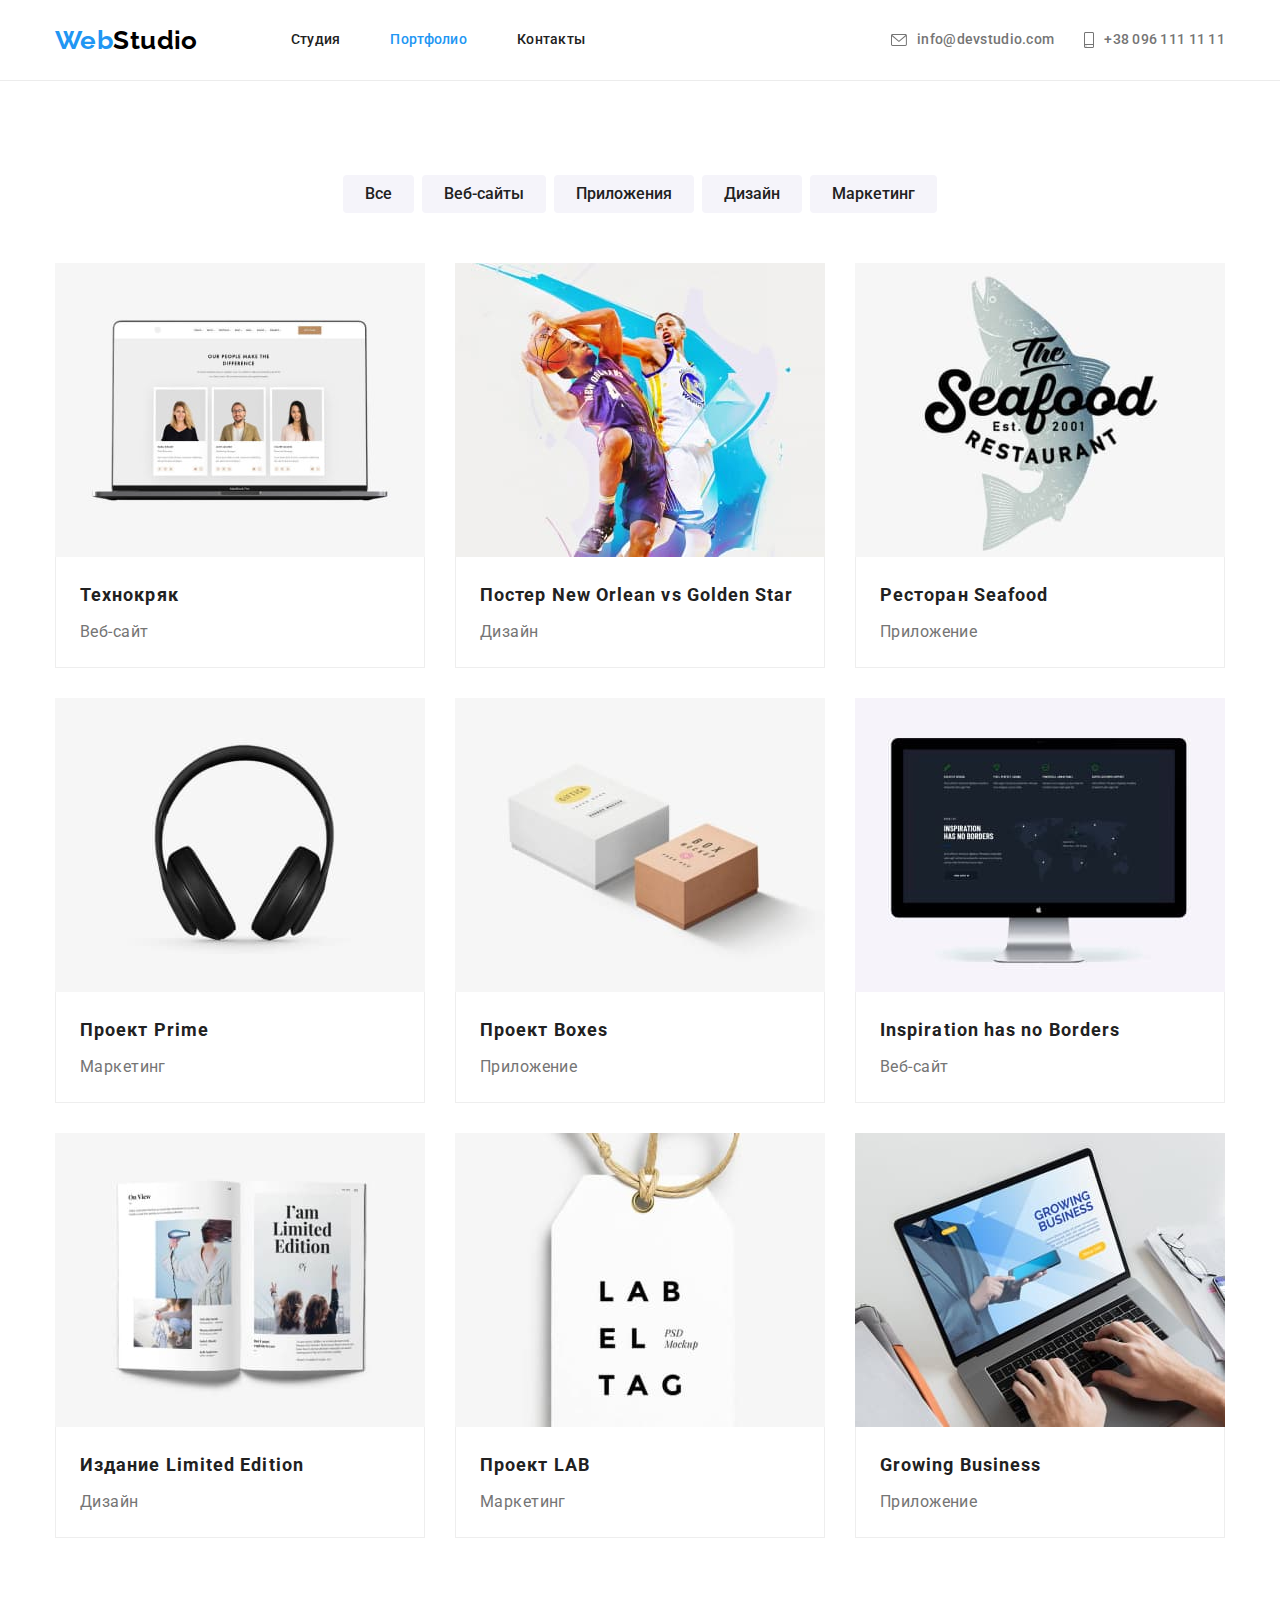
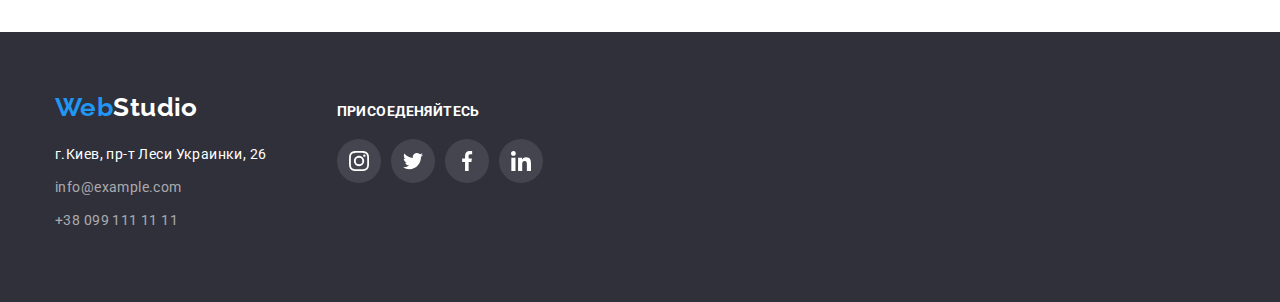
==== portfolio.html @ 4e0f1046 "Initial commit" ====
<!DOCTYPE html>
<html lang="ru">
  <head>
    <meta charset="UTF-8" />
    <meta http-equiv="X-UA-Compatible" content="IE=edge" />
    <meta name="viewport" content="width=device-width, initial-scale=1.0" />
    <title>Portfolio</title>
    <!-- Шрифты -->
    <link rel="preconnect" href="https://fonts.googleapis.com" />
    <link rel="preconnect" href="https://fonts.gstatic.com" crossorigin />
    <link
      href="https://fonts.googleapis.com/css2?family=Raleway:wght@700&family=Roboto:wght@400;500;700;900&display=swap"
      rel="stylesheet"
    />
    <!-- Шрифты end-->
    <!-- Нормализация -->
    <link
      rel="stylesheet"
      href="https://cdnjs.cloudflare.com/ajax/libs/modern-normalize/1.1.0/modern-normalize.min.css"
    />
    <!-- Нормализация end-->
    <link rel="stylesheet" href="./css/styles.css" />
  </head>
  <body>
    <!--Шапка страницы-->
    <header class="header">
      <div class="container header-box">
        <!--Навигация-->
        <nav class="header-nav">
          <a href="./index.html" class="header-logo link">Web<spa class="dark-logo">Studio</span></a>
          <ul class="header-list list">
            <li class="header-item">
              <a class="header-link link " href="./index.html">Студия</a>
            </li>
            <li class="header-item">
              <a class="header-link link current" href="./portfolio.html">Портфолио</a>
            </li>
            <li class="header-item">
              <a class="header-link link" href="">Контакты</a>
            </li>
          </ul>
        </nav>
        <!--Контакты-->
        <ul class="contact-list list">
          <li class="contact-item">
            <a class="contact-link link" href="mailto:info@devstudio.com">
              <svg class="contact-mail" width="16" height="12">
                <use href="./images/icons.svg#envelope"></use>
              </svg> info@devstudio.com</a>
          </li>
          <li class="contact-item">
            <a class="contact-link link" href="tel:+380961111111">
              <svg class="contact-tel" width="10" height="16">
                <use href="./images/icons.svg#smartphone"></use>
              </svg>
              +38 096 111 11 11</a>
          </li>
        </ul>
      </div>
    </header>
    <!-- Главный контент -->
    <main>
     <section class="portfolio-main">
      <div class="container">
        <h1 class="visually-hidden">Портфолио</h1>
          <!-- Фильтры -->
        <ul class="filter-list list">
            <li class="filter-item">
              <button class="filter-btn " type="button">Все</button>
            </li>
            <li class="filter-item">
              <button class="filter-btn" type="button">Веб-сайты</button>
            </li>
            <li class="filter-item">
              <button class="filter-btn" type="button">Приложения</button>
            </li>
            <li class="filter-item">
              <button class="filter-btn" type="button">Дизайн</button>
            </li>
            <li class="filter-item">
              <button class="filter-btn" type="button">Маркетинг</button>
            </li>
        </ul>
          <!-- Портфолио -->
        <ul class="portfolio-list list">
            <li class="portfolio-item">
              <a href="" class="portfolio-link link" rel="noopener noreferrer" target="_blank">
                <img
                  class="portfolio-img"
                  src="./images/portfolio/portfolio1.jpg"
                  alt="Ноутбук с открытой страницей сайта"
                  width="370"
                />
                <div class="portfolio-descr">
                  <h2 class="portfolio-name">Технокряк</h2>
                  <p class="portfolio-text">Веб-сайт</p>
                </div>
              </a>
            </li>
            <li class="portfolio-item">
              <a href="" class="portfolio-link link" rel="noopener noreferrer" target="_blank">
                <img
                  class="portfolio-img"
                  src="./images/portfolio/portfolio2.jpg"
                  alt="Баскетболисты с мячом"
                  width="370"
                />
                <div class="portfolio-descr">
                  <h2 class="portfolio-name">
                    Постер <span lang="en">New Orlean vs Golden Star</span>
                  </h2>
                  <p class="portfolio-text">Дизайн</p>
                </div>
              </a>
            </li>
            <li class="portfolio-item">
              <a href="" class="portfolio-link link" rel="noopener noreferrer" target="_blank">
                <img
                  class="portfolio-img"
                  src="./images/portfolio/portfolio3.jpg"
                  alt="Логотип рыбного ресторана"
                  width="370"
                />
                <div class="portfolio-descr">
                  <h2 class="portfolio-name">Ресторан <span lang="en">Seafood</span></h2>
                  <p class="portfolio-text">Приложение</p>
                </div>
              </a>
            </li>
            <li class="portfolio-item">
              <a href="" class="portfolio-link link" rel="noopener noreferrer" target="_blank">
                <img
                  class="portfolio-img"
                  src="./images/portfolio/portfolio4.jpg"
                  alt="Наушники"
                  width="370"
                />
                <div class="portfolio-descr">
                  <h2 class="portfolio-name">Проект <span lang="en">Prime</span></h2>
                  <p class="portfolio-text">Маркетинг</p>
                </div>
              </a>
            </li>
            <li class="portfolio-item">
              <a href="" class="portfolio-link link" rel="noopener noreferrer" target="_blank">
                <img
                  class="portfolio-img"
                  src="./images/portfolio/portfolio5.jpg"
                  alt="Две коробки"
                  width="370"
                />
                <div class="portfolio-descr">
                  <h2 class="portfolio-name">Проект <span lang="en">Boxes</span></h2>
                  <p class="portfolio-text">Приложение</p>
                </div>
              </a>
            </li>
            <li class="portfolio-item">
              <a href="" class="portfolio-link link" rel="noopener noreferrer" target="_blank">
                <img
                  class="portfolio-img"
                  src="./images/portfolio/portfolio6.jpg"
                  alt="Монитор компьютера"
                  width="370"
                />
                <div class="portfolio-descr">
                  <h2 class="portfolio-name" lang="en">Inspiration has no Borders</h2>
                  <p class="portfolio-text">Веб-сайт</p>
                </div>
              </a>
            </li>
            <li class="portfolio-item">
              <a href="" class="portfolio-link link" rel="noopener noreferrer" target="_blank">
                <img
                  class="portfolio-img"
                  src="./images/portfolio/portfolio7.jpg"
                  alt="Книга"
                  width="370"
                />
                <div class="portfolio-descr">
                  <h2 class="portfolio-name">Издание <span lang="en">Limited Edition</span></h2>
                  <p class="portfolio-text">Дизайн</p>
                </div>
              </a>
            </li>
            <li class="portfolio-item">
              <a href="" class="portfolio-link link" rel="noopener noreferrer" target="_blank">
                <img
                  class="portfolio-img"
                  src="./images/portfolio/portfolio8.jpg"
                  alt="Бирка"
                  width="370"
                />
                <div class="portfolio-descr">
                  <h2 class="portfolio-name">Проект <span lang="en">LAB</span></h2>
                  <p class="portfolio-text">Маркетинг</p>
                </div>
              </a>
            </li>
            <li class="portfolio-item">
              <a href="" class="portfolio-link link" rel="noopener noreferrer" target="_blank">
                <img
                  class="portfolio-img"
                  src="./images/portfolio/portfolio9.jpg"
                  alt="Человек за ноутбуком"
                  width="370"
                />
                <div class="portfolio-descr">
                  <h2 class="portfolio-name" lang="en">Growing Business</h2>
                  <p class="portfolio-text">Приложение</p>
                </div>
              </a>
            </li>
        </ul>
      </div>
     </section>
    </main>
    <!--Футер страницы-->
    <footer class="footer">
      <div class="container footer-box">
        <div class="footer-adress">
          <a class="footer-logo link" href="./index.html">Web<span class="light-logo">Studio</span></a>
          <address class="address">
            <p class="main-address">г.Киев, пр-т Леси Украинки, 26</p>
            <ul class="address-list list">
              <li class="address-item">
                <a class="address-link link" href="mailto:info@example.com">info@example.com</a>
              </li>
              <li class="address-item">
                <a class="address-link link" href="tel:+30991111111">+38 099 111 11 11</a>
              </li>
            </ul>
          </address>
        </div>
        <div class="footer-socials">
          <p class="footer-text">Присоеденяйтесь</p>
          <ul class="footer-social-list list">
            <li class="footer-social-item">
              <a href="" class="footer-social-link" rel="noopener noreferrer" target="_blank" aria-label="instagram">
                <svg class="footer-social-icon" width="20" height="20">
                  <use href="./images/icons.svg#instagram"></use>
                </svg>
              </a>
            </li>
            <li class="footer-social-item">
              <a href="" class="footer-social-link" rel="noopener noreferrer" target="_blank" aria-label="twitter">
                <svg class="footer-social-icon" width="20" height="20">
                  <use href="./images/icons.svg#twitter"></use>
                </svg>
              </a>
            </li>
            <li class="footer-social-item">
              <a href="" class="footer-social-link" rel="noopener noreferrer" target="_blank" aria-label="facebook">
                <svg class="footer-social-icon" width="20" height="20">
                  <use href="./images/icons.svg#facebook"></use>
                </svg>
              </a>
            </li>
            <li class="footer-social-item">
              <a href="" class="footer-social-link" rel="noopener noreferrer" target="_blank" aria-label="linkedin">
                <svg class="footer-social-icon" width="20" height="20">
                  <use href="./images/icons.svg#linkedin"></use>
                </svg>
              </a>
            </li>
          </ul>
        </div>
    
      </div>
    
    
    </footer>
  </body>
</html>
---- css/styles.css ----
:root {
  /* Шрифты */
  --main-font: 'Roboto', sans-serif;
  --second-font: 'Raleway', sans-serif;

  /* Цвета текста */
  --main-txt-cl: #757575;
  --accent-cl: #2196f3;
  --title-cl: #212121;

  /* Цвета фонов */
  --main-bcg-cl: #ffffff;
  --hero-bcg-cl: #2f303a;

  /* Другое */
}
body {
  font-family: var(--main-font);
  font-size: 14px;
  line-height: 1.71;
  color: var(--main-txt-cl);
  background-color: var(--main-bcg-cl);
  letter-spacing: 0.03em;
}

img {
  display: block;
}

.container {
  width: 1200px;
  margin-left: auto;
  margin-right: auto;
  padding-right: 15px;
  padding-left: 15px;

  /* outline: 4px solid green; */
}

.section {
  padding-top: 94px;
  padding-bottom: 94px;
}

/* Сброс оформления стилей */
.list {
  list-style: none;
  margin: 0;
  padding: 0;
}

.link {
  text-decoration: none;
}

h1,
h2,
h3,
h4,
h5,
h6,
p {
  margin: 0;
}

/* Logo */
.header-logo,
.footer-logo {
  font-family: var(--second-font);
  font-weight: 700;
  font-size: 26px;
  line-height: 1.19;
  color: var(--accent-cl);
}

.header-logo {
  margin-right: 93px;
}

.dark-logo {
  color: #000000;
}

/* Header */

header {
  border-bottom: 1px solid #ececec;
}

.header-box {
  display: flex;
}

.header-nav {
  display: flex;
  align-items: center;
}

.header-list {
  display: flex;
}

.header-link {
  display: block;
  padding-top: 32px;
  padding-bottom: 32px;

  font-weight: 500;
  font-size: 14px;
  line-height: 1.14;
  letter-spacing: 0.02em;
  color: var(--title-cl);
}

.header-link:hover,
.header-link:focus,
.contact-link:hover,
.contact-link:focus,
.address-link:hover,
.address-link:focus,
.current {
  color: var(--accent-cl);
}

.header-item:not(:last-child) {
  margin-right: 50px;
}

.contact-list {
  display: flex;
  margin-left: auto;
}

.contact-link {
  display: flex;
  padding-top: 32px;
  padding-bottom: 32px;
  align-items: center;

  font-weight: 500;
  font-size: 14px;
  line-height: 1.14;
  letter-spacing: 0.02em;
  color: var(--main-txt-cl);
}

.contact-item:not(:last-child) {
  margin-right: 30px;
}
/* Contact icons */
.contact-mail {
  margin-right: 10px;

  fill: #757575;
}

.contact-link:hover .contact-mail {
  fill: var(--accent-cl);
}
.contact-link:focus .contact-mail {
  fill: var(--accent-cl);
}

.contact-tel {
  margin-right: 10px;

  fill: #757575;
}

.contact-link:hover .contact-tel {
  fill: var(--accent-cl);
}

.contact-link:focus .contact-tel {
  fill: var(--accent-cl);
}

/* Footer */
.footer {
  display: flex;
  padding-top: 60px;
  padding-bottom: 60px;

  background-color: #2f303a;
}

.footer-logo {
  display: block;
  margin-bottom: 20px;
}

.light-logo {
  color: #ffffff;
}

.address {
  display: inline-block;
  font-style: normal;
}

.main-address {
  margin-bottom: 9px;
  font-style: normal;
  color: #ffffff;
}

.address-list {
  display: inline-block;
}

.address-item {
  margin-bottom: 9px;
}

.address-link {
  font-style: normal;
  color: rgba(255, 255, 255, 0.6);
}

.footer-box {
  display: flex;
  align-items: baseline;
}

.footer-socials {
  margin-left: 70px;
}

.footer-text {
  font-weight: 700;
  font-size: 14px;
  line-height: 16px;
  letter-spacing: 0.03em;
  text-transform: uppercase;

  color: #ffffff;
}

.footer-social-list {
  display: flex;
  align-items: center;
  justify-content: center;
  gap: 10px;
  margin-top: 20px;
}

.footer-social-link {
  display: flex;
  align-items: center;
  justify-content: center;
  width: 44px;
  height: 44px;
  border-radius: 50%;
  background-color:rgba(255, 255, 255, 0.1);
}

.footer-social-icon {
  fill: #ffffff;
}

.footer-social-link:hover,
.footer-social-link:focus {
  background-color: var(--accent-cl);
}


/* -----------------------Main Page Styles--------------------- */
/* Hero section */
.hero {
  margin-left: auto;
  margin-right: auto;
  padding-top: 200px;
  padding-bottom: 200px;

  background-color: var(--hero-bcg-cl);
  background-image: linear-gradient(to right, rgba(47, 48, 58, 0.4), rgba(47, 48, 58, 0.4)),
    url('../images/hero-image.jpg');
  max-width: 1600px;
  background-position: center;
  background-repeat: no-repeat;
  background-size: cover;
  text-align: center;
}

.hero-title {
  margin-bottom: 30px;

  font-weight: 900;
  font-size: 44px;
  line-height: 1.36;
  letter-spacing: 0.06em;
  text-transform: uppercase;
  color: #ffffff;
}
.hero-btn {
  min-width: 200px;
  padding: 10px 30px;

  text-align: center;
  font-family: inherit;
  font-weight: 700;
  font-size: 16px;
  line-height: 1.88;
  letter-spacing: 0.06em;

  color: #ffffff;
  background-color: var(--accent-cl);
  box-shadow: 0px 4px 4px rgba(0, 0, 0, 0.15);
  border-radius: 4px;
  border: 0;
}
.hero-btn:hover,
.hero-btn:focus {
  background-color: var(--accent-cl);
  cursor: pointer;
}
/* Features */

.visually-hidden {
  position: absolute;
  width: 1px;
  height: 1px;
  margin: -1px;
  border: 0;
  padding: 0;

  white-space: nowrap;
  clip-path: inset(100%);
  clip: rect(0 0 0 0);
  overflow: hidden;
}

.features-list {
  display: flex;
}

.feature-img {
  display: flex;
  margin-bottom: 30px;
  height: 120px;
  align-items: center;
  justify-content: center;
  background-color: #f5f4fa;
  border-radius: 4px;
}

.features-item {
  width: 270px;
}

.features-item:not(:last-child) {
  margin-right: 30px;
}

.features-name {
  margin-bottom: 10px;

  font-weight: 700;
  font-size: 14px;
  line-height: 1.14;
  text-transform: uppercase;
  color: var(--title-cl);
}

/* Work */

.work {
  padding-top: 0;
}

.work-list {
  display: flex;
}

.work-item:not(:last-child) {
  margin-right: 30px;
}

/* Work + Team */
.work-title,
.team-title {
  margin-bottom: 50px;

  font-weight: 700;
  font-size: 36px;
  line-height: 1.17;
  color: var(--title-cl);
  text-align: center;
  letter-spacing: 0.03em;
}

/* Team */

.team {
  background-color: #f5f4fa;
}

.team-list {
  display: flex;
}

.team-item {
  width: 270px;
}

.team-item:not(:last-child) {
  margin-right: 30px;
}

.team-descr {
  padding: 30px 15px;

  background-color: #ffffff;
  border-radius: 0px 0px 4px 4px;
  box-shadow: 0px 1px 3px rgba(0, 0, 0, 0.12), 0px 1px 1px rgba(0, 0, 0, 0.14),
    0px 2px 1px rgba(0, 0, 0, 0.2);
}

.team-name {
  margin-bottom: 10px;

  font-weight: 500;
  font-size: 16px;
  line-height: 1.19;
  color: var(--title-cl);
  text-align: center;
}

.team-txt {
  font-size: 16px;
  line-height: 1.19;
  text-align: center;
}

.social-list {
  display: flex;
  align-items: center;
  justify-content: center;
  gap: 10px;
  margin-top: 16px;
}

.social-link {
  display: flex;
  align-items: center;
  justify-content: center;
  width: 44px;
  height: 44px;
  border-radius: 50%;
  background-color: #ffffff;
}

.social-icon {
  fill: #afb1b8;
}

.social-link:hover,
.social-link:focus {
  background-color: var(--accent-cl);
}

.social-link:hover .social-icon {
  fill: var(--main-bcg-cl);
}
.social-link:focus .social-icon {
  fill: var(--main-bcg-cl);
}

/* Clients section */

.clients-title {
  margin-bottom: 50px;

  font-weight: 700;
  font-size: 36px;
  line-height: 1.17;
  color: var(--title-cl);
  text-align: center;
  letter-spacing: 0.03em;
}

.clients-list {
  display: flex;
  gap: 30px;
}

.clients-link {
  display: flex;
  align-items: center;
  justify-content: center;

  width: 170px;
  height: 92px;
  border: 1px solid #afb1b8;
  border-radius: 4px;
}

.clients-link:hover,
.clients-link:focus {
  border-color: var(--accent-cl);
}

.clients-icon {
  fill: #afb1b8;
}

.clients-link:hover .clients-icon {
  fill: var(--accent-cl);
}

.clients-link:focus .clients-icon {
  fill: var(--accent-cl);
}

/* ----------------------Portfolio styles---------------------- */
/* Filters btn */

.filter-btn {
  font-family: inherit;
  background-color: #f5f4fa;
  font-weight: 500;
  font-size: 16px;
  line-height: 1.63;
  color: var(--title-cl);
  border-radius: 4px;
  border: none;
  padding: 6px 22px;
}

.filter-btn:hover,
.filter-btn:focus,
.current-filter {
  background-color: var(--accent-cl);
  color: #ffffff;
  cursor: pointer;

  box-shadow: 0px 4px 4px rgba(0, 0, 0, 0.25);
}

/* Portfolio list */

.filter-list {
  display: flex;
  margin-bottom: 50px;
  justify-content: center;
}

.filter-item:not(:last-child) {
  margin-right: 8px;
}

.portfolio-main {
  padding-top: 94px;
  padding-bottom: 94px;
}

.portfolio-list {
  display: flex;
  flex-wrap: wrap;
  gap: 30px;
}

.portfolio-item {
  width: 370px;
}

/* .portfolio-item:not(:nth-child(3n)) {
  margin-right: 30px;
 }

.portfolio-item:not(:nth-last-child(-n + 3)) {
  margin-bottom: 30px;
} */

.portfolio-name {
  margin-bottom: 4px;

  font-weight: 700;
  font-size: 18px;
  line-height: 2;
  letter-spacing: 0.06em;
  color: var(--title-cl);
}

.portfolio-text {
  font-size: 16px;
  line-height: 1.88;
  color: var(--main-txt-cl);
}

.portfolio-descr {
  padding: 20px 24px;

  border-left: 1px solid #eeeeee;
  border-right: 1px solid #eeeeee;
  border-bottom: 1px solid #eeeeee;
}

.portfolio-link {
  display: block;
}

.portfolio-link:hover,
.portfolio-link:focus {
  box-shadow: 0px 1px 1px rgba(0, 0, 0, 0.12),
    0px 4px 4px rgba(0, 0, 0, 0.06),
    1px 4px 6px rgba(0, 0, 0, 0.16);
}
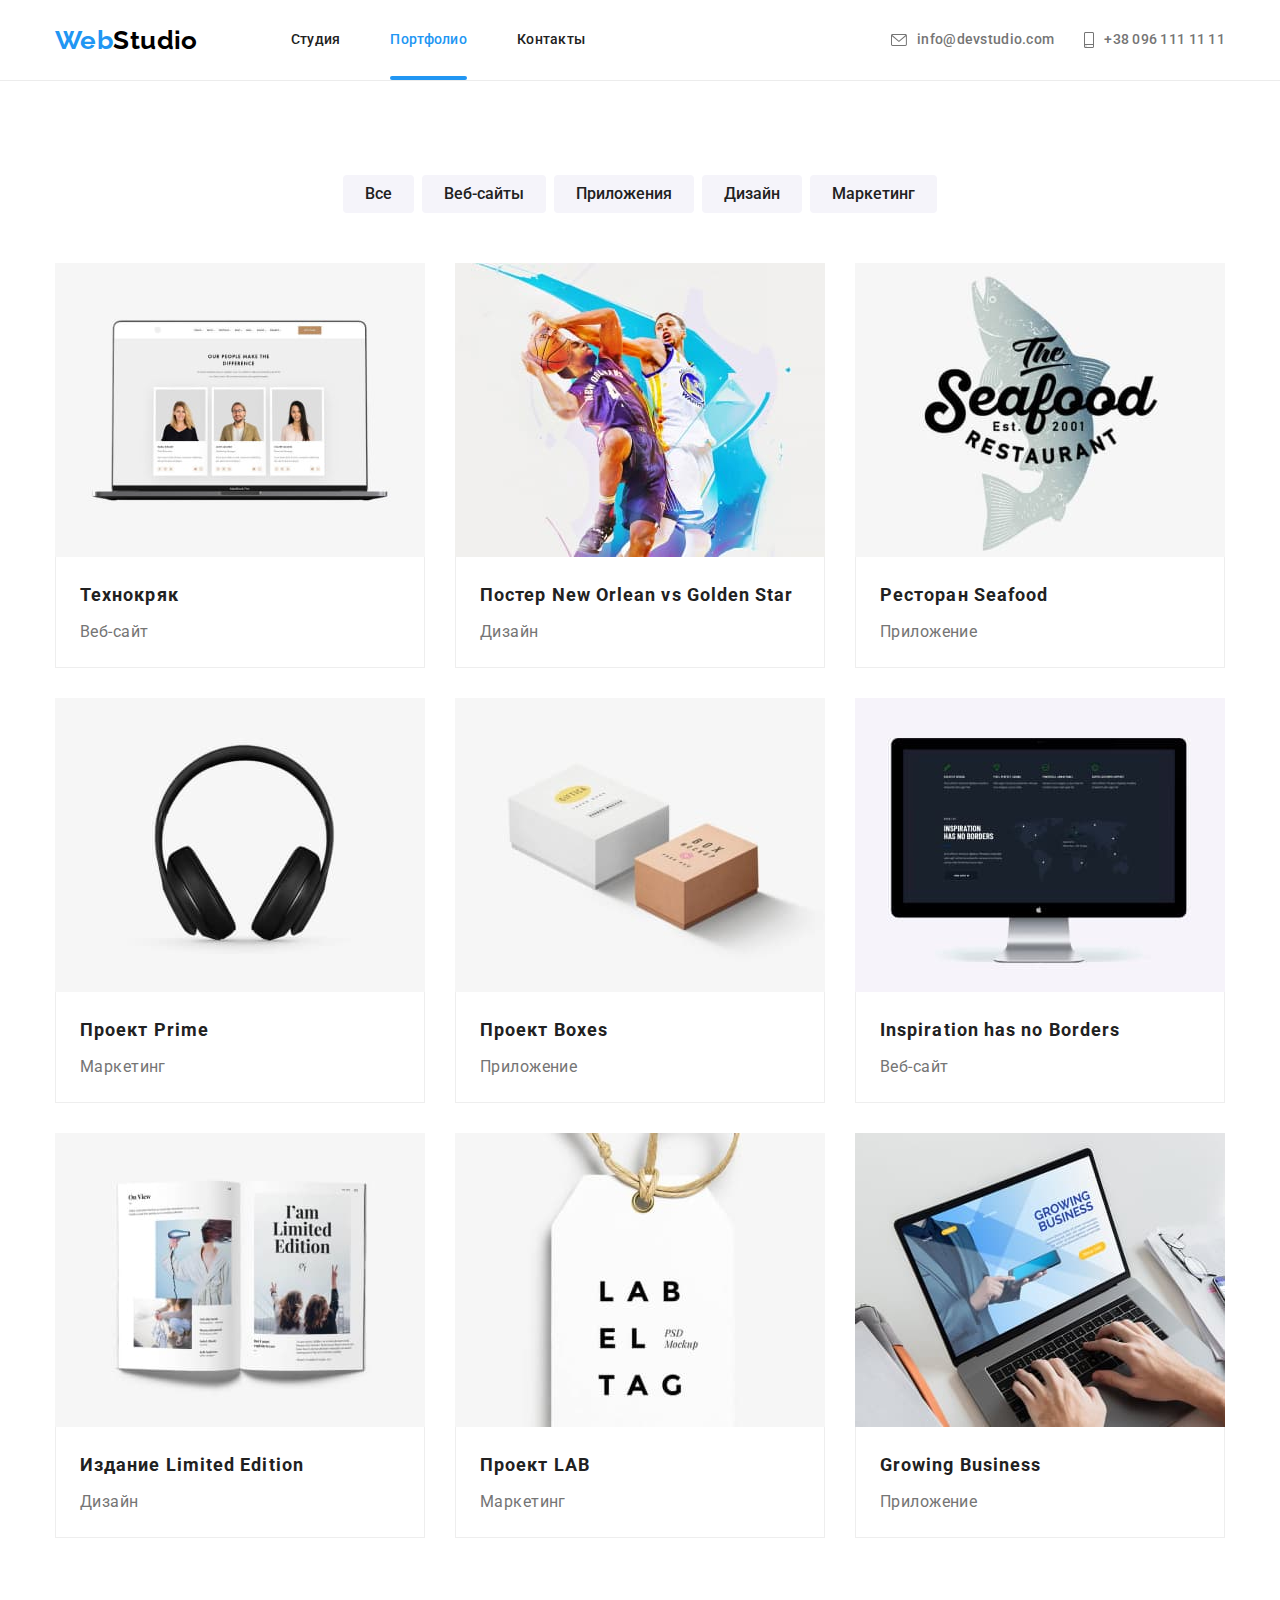
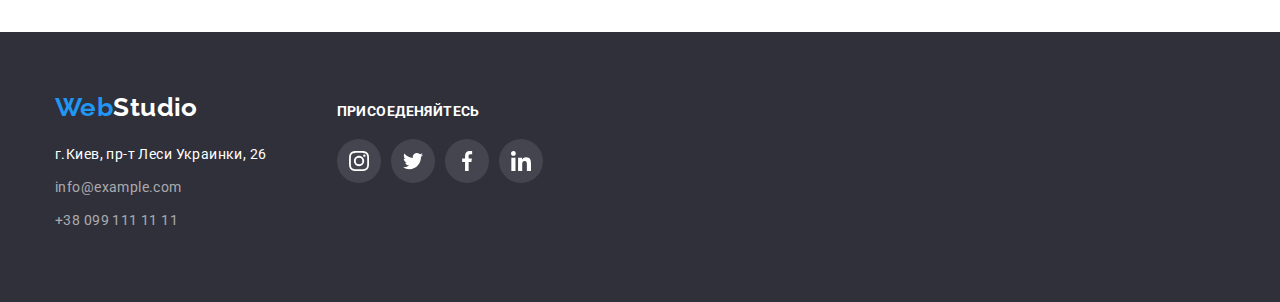
==== commit 77c8016c: "adding animation, modal, js" ====
--- a/portfolio.html
+++ b/portfolio.html
@@ -85,12 +85,15 @@
         <ul class="portfolio-list list">
             <li class="portfolio-item">
               <a href="" class="portfolio-link link" rel="noopener noreferrer" target="_blank">
-                <img
-                  class="portfolio-img"
-                  src="./images/portfolio/portfolio1.jpg"
-                  alt="Ноутбук с открытой страницей сайта"
-                  width="370"
-                />
+                   <div class="thumb">
+                    <img class="portfolio-img" src="./images/portfolio/portfolio1.jpg" alt="Ноутбук с открытой страницей сайта"
+                      width="370" />
+                    <div class="overlay">
+                      <p class="overlay-text">Ресурс предлагает комплексные предложения с разным уровнем функционала и сервисов. Все это
+                        позволит посетителю получить
+                        исчерпывающие сведения о компании или частном лице.</p>
+                    </div>
+                   </div>                   
                 <div class="portfolio-descr">
                   <h2 class="portfolio-name">Технокряк</h2>
                   <p class="portfolio-text">Веб-сайт</p>
@@ -99,12 +102,17 @@
             </li>
             <li class="portfolio-item">
               <a href="" class="portfolio-link link" rel="noopener noreferrer" target="_blank">
-                <img
-                  class="portfolio-img"
+                <div class="thumb">
+                  <img class="portfolio-img"
                   src="./images/portfolio/portfolio2.jpg"
                   alt="Баскетболисты с мячом"
-                  width="370"
-                />
+                  width="370" />
+                <div class="overlay">
+                  <p class="overlay-text">Ресурс предлагает комплексные предложения с разным уровнем функционала и сервисов. Все это
+                    позволит посетителю получить
+                    исчерпывающие сведения о компании или частном лице.</p>
+                </div>
+              </div>
                 <div class="portfolio-descr">
                   <h2 class="portfolio-name">
                     Постер <span lang="en">New Orlean vs Golden Star</span>
@@ -114,13 +122,16 @@
               </a>
             </li>
             <li class="portfolio-item">
-              <a href="" class="portfolio-link link" rel="noopener noreferrer" target="_blank">
-                <img
-                  class="portfolio-img"
+              <a href="" class="portfolio-link link" rel="noopener noreferrer" target="_blank">                
+                <div class="thumb">
+                <img class="portfolio-img"
                   src="./images/portfolio/portfolio3.jpg"
                   alt="Логотип рыбного ресторана"
-                  width="370"
-                />
+                  width="370" />
+                <div class="overlay">
+                  <p class="overlay-text">Ресурс предлагает комплексные предложения с разным уровнем функционала и сервисов. Все это позволит посетителю получить
+                  исчерпывающие сведения о компании или частном лице.</p>
+                </div></div>
                 <div class="portfolio-descr">
                   <h2 class="portfolio-name">Ресторан <span lang="en">Seafood</span></h2>
                   <p class="portfolio-text">Приложение</p>
@@ -129,12 +140,18 @@
             </li>
             <li class="portfolio-item">
               <a href="" class="portfolio-link link" rel="noopener noreferrer" target="_blank">
+                <div class="thumb">
                 <img
                   class="portfolio-img"
                   src="./images/portfolio/portfolio4.jpg"
                   alt="Наушники"
                   width="370"
                 />
+                <div class="overlay">
+                  <p class="overlay-text">Ресурс предлагает комплексные предложения с разным уровнем функционала и сервисов. Все это позволит посетителю
+                    получить
+                    исчерпывающие сведения о компании или частном лице.</p>
+                </div></div>
                 <div class="portfolio-descr">
                   <h2 class="portfolio-name">Проект <span lang="en">Prime</span></h2>
                   <p class="portfolio-text">Маркетинг</p>
@@ -143,12 +160,18 @@
             </li>
             <li class="portfolio-item">
               <a href="" class="portfolio-link link" rel="noopener noreferrer" target="_blank">
+                <div class="thumb">
                 <img
                   class="portfolio-img"
                   src="./images/portfolio/portfolio5.jpg"
                   alt="Две коробки"
                   width="370"
                 />
+                <div class="overlay">
+                  <p class="overlay-text">Ресурс предлагает комплексные предложения с разным уровнем функционала и сервисов. Все это позволит посетителю
+                    получить
+                    исчерпывающие сведения о компании или частном лице.</p>
+                </div></div>
                 <div class="portfolio-descr">
                   <h2 class="portfolio-name">Проект <span lang="en">Boxes</span></h2>
                   <p class="portfolio-text">Приложение</p>
@@ -157,12 +180,18 @@
             </li>
             <li class="portfolio-item">
               <a href="" class="portfolio-link link" rel="noopener noreferrer" target="_blank">
+                <div class="thumb">
                 <img
                   class="portfolio-img"
                   src="./images/portfolio/portfolio6.jpg"
                   alt="Монитор компьютера"
                   width="370"
                 />
+                <div class="overlay">
+                  <p class="overlay-text">Ресурс предлагает комплексные предложения с разным уровнем функционала и сервисов. Все это позволит посетителю
+                    получить
+                    исчерпывающие сведения о компании или частном лице.</p>
+                </div></div>
                 <div class="portfolio-descr">
                   <h2 class="portfolio-name" lang="en">Inspiration has no Borders</h2>
                   <p class="portfolio-text">Веб-сайт</p>
@@ -171,12 +200,19 @@
             </li>
             <li class="portfolio-item">
               <a href="" class="portfolio-link link" rel="noopener noreferrer" target="_blank">
+                <div class="thumb">
                 <img
                   class="portfolio-img"
                   src="./images/portfolio/portfolio7.jpg"
                   alt="Книга"
                   width="370"
                 />
+                <div class="overlay">
+                  <p class="overlay-text">Ресурс предлагает комплексные предложения с разным уровнем функционала и сервисов. Все это позволит посетителю
+                    получить
+                    исчерпывающие сведения о компании или частном лице.</p>
+                </div>
+                </div>
                 <div class="portfolio-descr">
                   <h2 class="portfolio-name">Издание <span lang="en">Limited Edition</span></h2>
                   <p class="portfolio-text">Дизайн</p>
@@ -185,12 +221,19 @@
             </li>
             <li class="portfolio-item">
               <a href="" class="portfolio-link link" rel="noopener noreferrer" target="_blank">
+                <div class="thumb">
                 <img
                   class="portfolio-img"
                   src="./images/portfolio/portfolio8.jpg"
                   alt="Бирка"
                   width="370"
                 />
+                <div class="overlay">
+                  <p class="overlay-text">Ресурс предлагает комплексные предложения с разным уровнем функционала и сервисов. Все это позволит посетителю
+                    получить
+                    исчерпывающие сведения о компании или частном лице.</p>
+                </div>
+                </div>
                 <div class="portfolio-descr">
                   <h2 class="portfolio-name">Проект <span lang="en">LAB</span></h2>
                   <p class="portfolio-text">Маркетинг</p>
@@ -199,12 +242,19 @@
             </li>
             <li class="portfolio-item">
               <a href="" class="portfolio-link link" rel="noopener noreferrer" target="_blank">
+                <div class="thumb">
                 <img
                   class="portfolio-img"
                   src="./images/portfolio/portfolio9.jpg"
                   alt="Человек за ноутбуком"
                   width="370"
                 />
+                <div class="overlay">
+                  <p class="overlay-text">Ресурс предлагает комплексные предложения с разным уровнем функционала и сервисов. Все это позволит посетителю
+                    получить
+                    исчерпывающие сведения о компании или частном лице.</p>
+                </div>
+              </div>
                 <div class="portfolio-descr">
                   <h2 class="portfolio-name" lang="en">Growing Business</h2>
                   <p class="portfolio-text">Приложение</p>
--- a/css/styles.css
+++ b/css/styles.css
@@ -14,6 +14,7 @@
 
   /* Другое */
 }
+
 body {
   font-family: var(--main-font);
   font-size: 14px;
@@ -21,6 +22,10 @@
   color: var(--main-txt-cl);
   background-color: var(--main-bcg-cl);
   letter-spacing: 0.03em;
+}
+
+.no-scroll {
+  overflow: hidden;
 }
 
 img {
@@ -63,6 +68,10 @@
   margin: 0;
 }
 
+/* Animation */
+
+/* 250ms  cubic-bezier(0.4, 0, 0.2, 1) */
+
 /* Logo */
 .header-logo,
 .footer-logo {
@@ -104,12 +113,15 @@
   display: block;
   padding-top: 32px;
   padding-bottom: 32px;
+  position: relative;
 
   font-weight: 500;
   font-size: 14px;
   line-height: 1.14;
   letter-spacing: 0.02em;
   color: var(--title-cl);
+
+  transition: 250ms cubic-bezier(0.4, 0, 0.2, 1);
 }
 
 .header-link:hover,
@@ -126,6 +138,20 @@
   margin-right: 50px;
 }
 
+.current::after {
+  content:'';
+  position: absolute;
+  display: block;
+  bottom: 0;
+  left:0;
+
+  width: 100%;
+  height: 4px;
+  border-radius: 2px;
+  background-color: var(--accent-cl);
+  
+}
+
 .contact-list {
   display: flex;
   margin-left: auto;
@@ -142,21 +168,27 @@
   line-height: 1.14;
   letter-spacing: 0.02em;
   color: var(--main-txt-cl);
+
+  transition: 250ms cubic-bezier(0.4, 0, 0.2, 1);
 }
 
 .contact-item:not(:last-child) {
   margin-right: 30px;
 }
+
 /* Contact icons */
 .contact-mail {
   margin-right: 10px;
 
   fill: #757575;
+
+  transition: 250ms cubic-bezier(0.4, 0, 0.2, 1);
 }
 
 .contact-link:hover .contact-mail {
   fill: var(--accent-cl);
 }
+
 .contact-link:focus .contact-mail {
   fill: var(--accent-cl);
 }
@@ -165,6 +197,8 @@
   margin-right: 10px;
 
   fill: #757575;
+
+  transition: 250ms cubic-bezier(0.4, 0, 0.2, 1);
 }
 
 .contact-link:hover .contact-tel {
@@ -215,6 +249,8 @@
 .address-link {
   font-style: normal;
   color: rgba(255, 255, 255, 0.6);
+
+  transition: 250ms cubic-bezier(0.4, 0, 0.2, 1);
 }
 
 .footer-box {
@@ -248,10 +284,13 @@
   display: flex;
   align-items: center;
   justify-content: center;
+
   width: 44px;
   height: 44px;
   border-radius: 50%;
-  background-color:rgba(255, 255, 255, 0.1);
+  background-color: rgba(255, 255, 255, 0.1);
+
+  transition: 250ms cubic-bezier(0.4, 0, 0.2, 1);
 }
 
 .footer-social-icon {
@@ -262,7 +301,6 @@
 .footer-social-link:focus {
   background-color: var(--accent-cl);
 }
-
 
 /* -----------------------Main Page Styles--------------------- */
 /* Hero section */
@@ -292,6 +330,7 @@
   text-transform: uppercase;
   color: #ffffff;
 }
+
 .hero-btn {
   min-width: 200px;
   padding: 10px 30px;
@@ -309,11 +348,13 @@
   border-radius: 4px;
   border: 0;
 }
+
 .hero-btn:hover,
 .hero-btn:focus {
   background-color: var(--accent-cl);
   cursor: pointer;
 }
+
 /* Features */
 
 .visually-hidden {
@@ -376,6 +417,29 @@
   margin-right: 30px;
 }
 
+.work-item {
+  position: relative;
+}
+
+.work-text {
+  position: absolute;
+  bottom: 0;
+  left: 0;
+  padding-top: 27px;
+  padding-bottom: 27px;
+
+  width: 100%;  
+
+  font-weight: 700;
+  line-height: 1.14;
+  text-align: center;
+  letter-spacing: 0.03em;
+  text-transform: uppercase;
+
+  background-color: rgba(47, 48, 58, 0.8);
+  color: var(--main-bcg-cl);
+}
+
 /* Work + Team */
 .work-title,
 .team-title {
@@ -444,14 +508,19 @@
   display: flex;
   align-items: center;
   justify-content: center;
+
   width: 44px;
   height: 44px;
   border-radius: 50%;
   background-color: #ffffff;
+
+  transition: 250ms cubic-bezier(0.4, 0, 0.2, 1);
 }
 
 .social-icon {
   fill: #afb1b8;
+
+  transition: 250ms cubic-bezier(0.4, 0, 0.2, 1);
 }
 
 .social-link:hover,
@@ -462,6 +531,7 @@
 .social-link:hover .social-icon {
   fill: var(--main-bcg-cl);
 }
+
 .social-link:focus .social-icon {
   fill: var(--main-bcg-cl);
 }
@@ -493,6 +563,8 @@
   height: 92px;
   border: 1px solid #afb1b8;
   border-radius: 4px;
+
+  transition: 250ms cubic-bezier(0.4, 0, 0.2, 1);
 }
 
 .clients-link:hover,
@@ -502,6 +574,8 @@
 
 .clients-icon {
   fill: #afb1b8;
+
+  transition: 250ms cubic-bezier(0.4, 0, 0.2, 1);
 }
 
 .clients-link:hover .clients-icon {
@@ -511,6 +585,59 @@
 .clients-link:focus .clients-icon {
   fill: var(--accent-cl);
 }
+
+/* Modal */
+
+.backdrop {
+  position: fixed;
+  top:0;
+  left:0;
+  width: 100%;
+  height: 100%;
+  background-color: rgba(0, 0, 0, 0.2);
+
+}
+
+.backdrop.is-hidden {
+  opacity: 0;
+  visibility: hidden;
+  pointer-events: none;
+}
+
+.modal {
+  position: absolute;
+  top: 50%;
+  left: 50%;
+  transform: translate(-50%, -50%);
+
+  width: 528px;
+  height: 581px;
+
+  background-color: #ffffff;
+  box-shadow: 0px 1px 3px rgba(0, 0, 0, 0.12), 0px 1px 1px rgba(0, 0, 0, 0.14), 0px 2px 1px rgba(0, 0, 0, 0.2);
+  border-radius: 4px;
+
+}
+
+.modal-close {
+  position: absolute;
+  top: 8px;
+  right: 8px;
+  
+  display: flex;
+  justify-content: center;
+  align-items: center;
+  padding: 0;
+
+  width: 30px;
+  height: 30px;
+  border-radius: 50%;
+  border: 1px solid rgba(0, 0, 0, 0.1);
+  background-color: #FFFFFF;
+  cursor: pointer;
+}
+
+
 
 /* ----------------------Portfolio styles---------------------- */
 /* Filters btn */
@@ -524,7 +651,10 @@
   color: var(--title-cl);
   border-radius: 4px;
   border: none;
+
   padding: 6px 22px;
+
+  transition: 250ms cubic-bezier(0.4, 0, 0.2, 1);
 }
 
 .filter-btn:hover,
@@ -561,7 +691,8 @@
 }
 
 .portfolio-item {
-  width: 370px;
+   width: 370px;
+
 }
 
 /* .portfolio-item:not(:nth-child(3n)) {
@@ -598,11 +729,45 @@
 
 .portfolio-link {
   display: block;
+  
+  transition: 250ms cubic-bezier(0.4, 0, 0.2, 1);
+  
 }
 
 .portfolio-link:hover,
 .portfolio-link:focus {
-  box-shadow: 0px 1px 1px rgba(0, 0, 0, 0.12),
-    0px 4px 4px rgba(0, 0, 0, 0.06),
+  box-shadow: 0px 1px 1px rgba(0, 0, 0, 0.12), 0px 4px 4px rgba(0, 0, 0, 0.06),
     1px 4px 6px rgba(0, 0, 0, 0.16);
-}+  
+}
+
+.thumb {
+  position: relative;
+  overflow: hidden;
+}
+
+.overlay {
+  position: absolute;
+  top:0;
+  left:0;
+  width: 100%;
+  height: 100%;
+
+  transform: translateY(100%);
+  transition: transform 250ms ease;
+
+}
+.overlay-text {  
+  padding: 64px 23px;
+  font-size: 18px;
+  line-height: 1.56;
+  letter-spacing: 0.03em;
+
+  color: var(--main-bcg-cl);
+  background-color: rgba(33, 150, 243, 0.9);
+}
+
+.portfolio-link:hover .overlay {
+  transform: translateY(0);
+}
+
